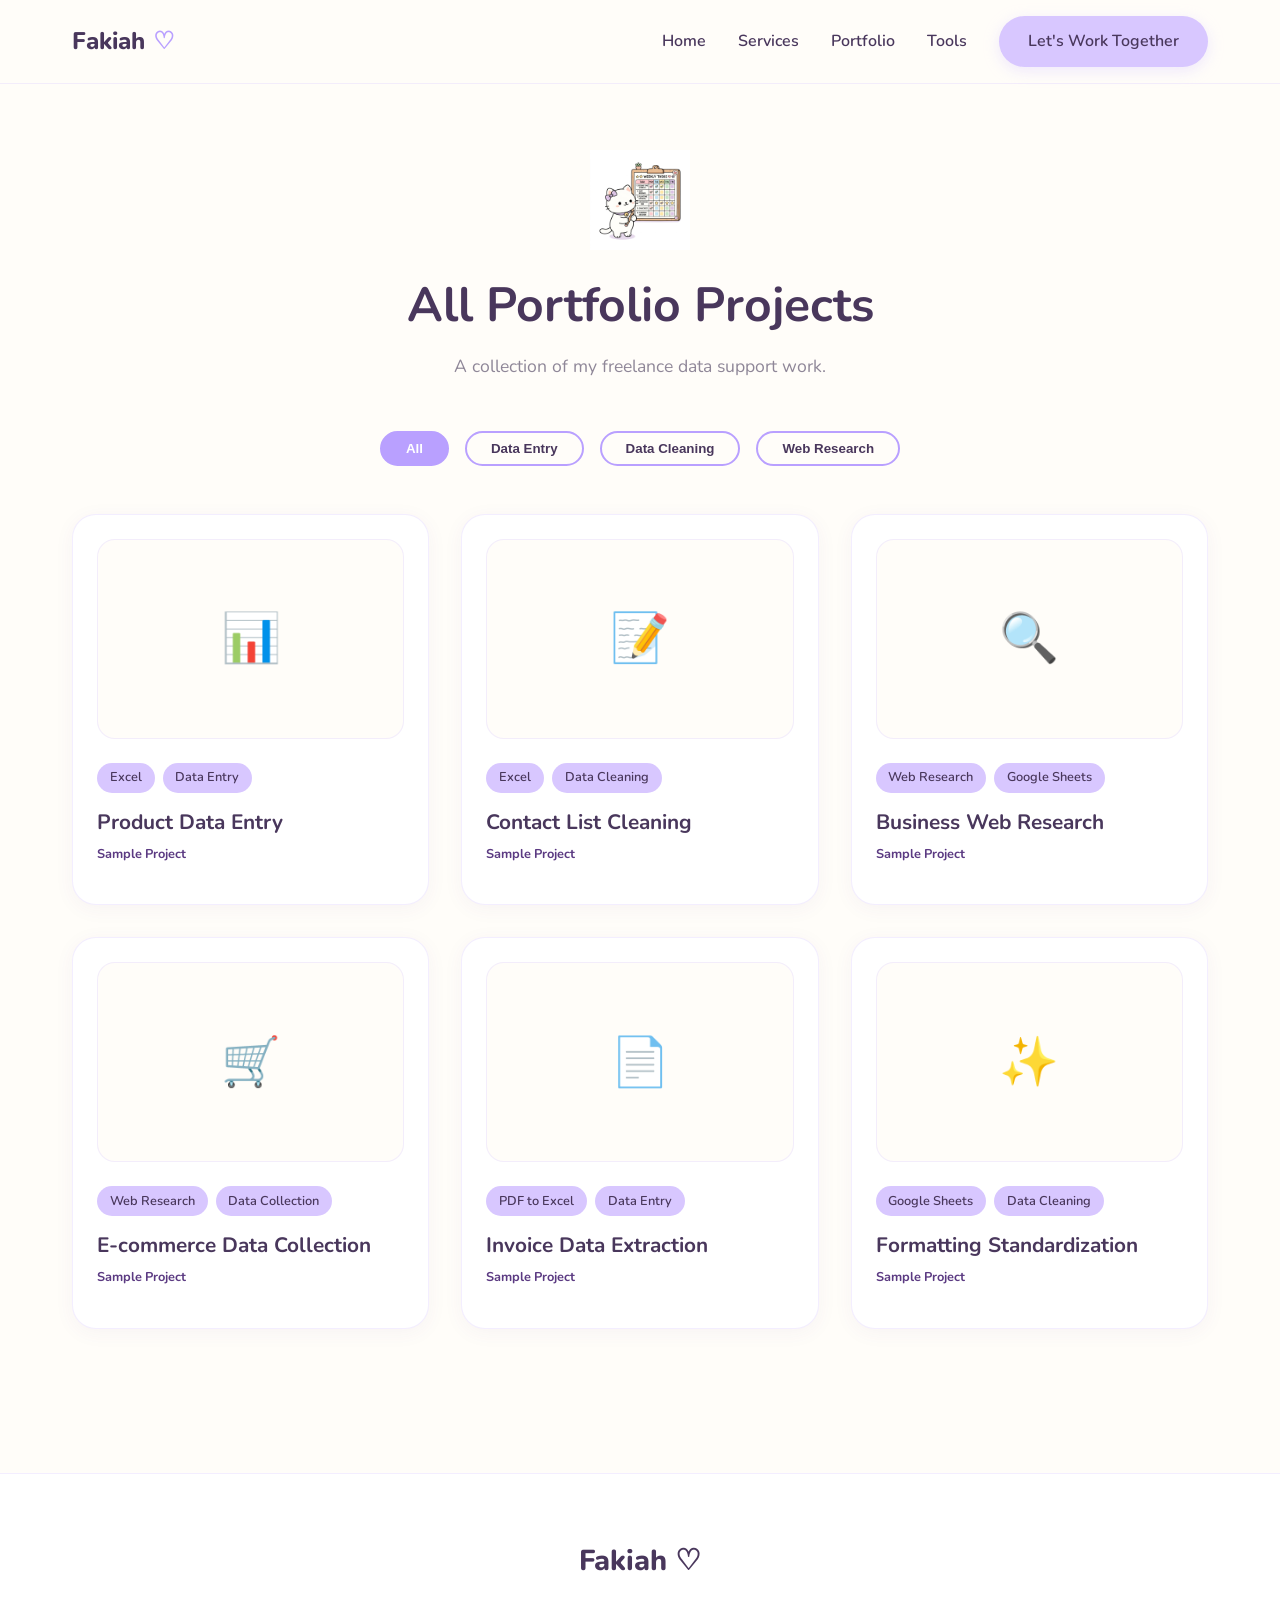
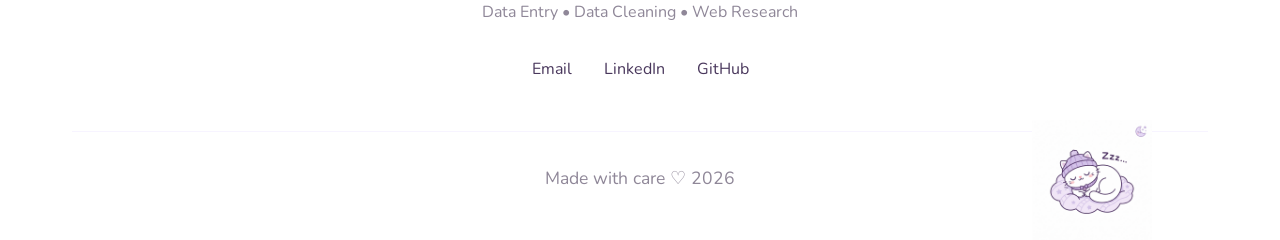
==== portfolio.html @ 1df80737 "First commit" ====
<!DOCTYPE html>
<html lang="en">
<head>
    <meta charset="UTF-8">
    <meta name="viewport" content="width=device-width, initial-scale=1.0">
    <title>Portfolio | Fakiah - Data Support Assistant</title>
    
    <link href="https://fonts.googleapis.com/css2?family=Nunito:wght@400;600;700;800&display=swap" rel="stylesheet">
    
    <link rel="stylesheet" href="assets/css/style.css">
    <link rel="stylesheet" href="assets/css/responsive.css">
    <link rel="stylesheet" href="assets/css/animations.css">
    
    <style>
        .filter-container {
            display: flex;
            justify-content: center;
            gap: 1rem;
            margin-bottom: 3rem;
            flex-wrap: wrap;
        }
        
        .filter-btn {
            background: none;
            border: 2px solid var(--color-primary-soft);
            color: var(--color-text-purple);
            padding: 0.5rem 1.5rem;
            border-radius: var(--border-radius-pill);
            cursor: pointer;
            font-weight: 600;
            transition: all 0.3s ease;
        }
        
        .filter-btn:hover, .filter-btn.active {
            background-color: var(--color-primary-soft);
            color: var(--color-bg-pure);
        }
    </style>
</head>
<body>

    <!-- Navigation -->
    <nav class="navbar">
        <div class="container">
            <a href="index.html" class="logo">Fakiah <span>♡</span></a>
            
            <button class="hamburger" aria-label="Toggle Menu">
                ☰
            </button>
            
            <div class="nav-links">
                <a href="index.html#home">Home</a>
                <a href="index.html#services">Services</a>
                <a href="portfolio.html" class="active">Portfolio</a>
                <a href="index.html#tools">Tools</a>
                <a href="index.html#contact" class="btn btn-primary">Let's Work Together</a>
            </div>
        </div>
    </nav>

    <!-- Header -->
    <header style="padding-top: 150px; padding-bottom: 50px; text-align: center;">
        <div class="container">
            <img src="assets/images/cats/verification_cat.jpg" alt="Portfolio Cat" style="width: 100px; margin: 0 auto 1.5rem;" class="float-anim">
            <h1>All Portfolio Projects</h1>
            <p class="section-subtitle">A collection of my freelance data support work.</p>
        </div>
    </header>

    <!-- Portfolio Grid -->
    <section class="section-padding" style="padding-top: 0;">
        <div class="container">
            
            <div class="filter-container">
                <button class="filter-btn active" data-filter="all">All</button>
                <button class="filter-btn" data-filter="data-entry">Data Entry</button>
                <button class="filter-btn" data-filter="data-cleaning">Data Cleaning</button>
                <button class="filter-btn" data-filter="web-research">Web Research</button>
            </div>
            
            <div class="portfolio-grid" style="grid-template-columns: repeat(3, 1fr);">
                
                <!-- Project 1 -->
                <div class="card portfolio-card" data-category="data-entry">
                    <div class="portfolio-image" style="background-color: var(--color-bg-main); height: 200px; display: flex; align-items: center; justify-content: center;">
                        <span style="font-size: 3rem;">📊</span>
                    </div>
                    <div class="portfolio-labels">
                        <span class="label">Excel</span>
                        <span class="label">Data Entry</span>
                    </div>
                    <h3>Product Data Entry</h3>
                    <p style="font-size: 0.8rem; font-weight: bold; color: var(--color-primary-dark);">Sample Project</p>
                </div>
                
                <!-- Project 2 -->
                <div class="card portfolio-card" data-category="data-cleaning">
                    <div class="portfolio-image" style="background-color: var(--color-bg-main); height: 200px; display: flex; align-items: center; justify-content: center;">
                        <span style="font-size: 3rem;">📝</span>
                    </div>
                    <div class="portfolio-labels">
                        <span class="label">Excel</span>
                        <span class="label">Data Cleaning</span>
                    </div>
                    <h3>Contact List Cleaning</h3>
                    <p style="font-size: 0.8rem; font-weight: bold; color: var(--color-primary-dark);">Sample Project</p>
                </div>
                
                <!-- Project 3 -->
                <div class="card portfolio-card" data-category="web-research">
                    <div class="portfolio-image" style="background-color: var(--color-bg-main); height: 200px; display: flex; align-items: center; justify-content: center;">
                        <span style="font-size: 3rem;">🔍</span>
                    </div>
                    <div class="portfolio-labels">
                        <span class="label">Web Research</span>
                        <span class="label">Google Sheets</span>
                    </div>
                    <h3>Business Web Research</h3>
                    <p style="font-size: 0.8rem; font-weight: bold; color: var(--color-primary-dark);">Sample Project</p>
                </div>
                
                <!-- Project 4 -->
                <div class="card portfolio-card" data-category="web-research">
                    <div class="portfolio-image" style="background-color: var(--color-bg-main); height: 200px; display: flex; align-items: center; justify-content: center;">
                        <span style="font-size: 3rem;">🛒</span>
                    </div>
                    <div class="portfolio-labels">
                        <span class="label">Web Research</span>
                        <span class="label">Data Collection</span>
                    </div>
                    <h3>E-commerce Data Collection</h3>
                    <p style="font-size: 0.8rem; font-weight: bold; color: var(--color-primary-dark);">Sample Project</p>
                </div>
                
                <!-- Project 5 -->
                <div class="card portfolio-card" data-category="data-entry">
                    <div class="portfolio-image" style="background-color: var(--color-bg-main); height: 200px; display: flex; align-items: center; justify-content: center;">
                        <span style="font-size: 3rem;">📄</span>
                    </div>
                    <div class="portfolio-labels">
                        <span class="label">PDF to Excel</span>
                        <span class="label">Data Entry</span>
                    </div>
                    <h3>Invoice Data Extraction</h3>
                    <p style="font-size: 0.8rem; font-weight: bold; color: var(--color-primary-dark);">Sample Project</p>
                </div>
                
                <!-- Project 6 -->
                <div class="card portfolio-card" data-category="data-cleaning">
                    <div class="portfolio-image" style="background-color: var(--color-bg-main); height: 200px; display: flex; align-items: center; justify-content: center;">
                        <span style="font-size: 3rem;">✨</span>
                    </div>
                    <div class="portfolio-labels">
                        <span class="label">Google Sheets</span>
                        <span class="label">Data Cleaning</span>
                    </div>
                    <h3>Formatting Standardization</h3>
                    <p style="font-size: 0.8rem; font-weight: bold; color: var(--color-primary-dark);">Sample Project</p>
                </div>

            </div>
        </div>
    </section>

    <!-- Footer -->
    <footer class="footer">
        <div class="container">
            <div class="footer-logo">Fakiah <span>♡</span></div>
            <p class="footer-services">Data Entry • Data Cleaning • Web Research</p>
            <div class="footer-links">
                <a href="mailto:hello@fakiah.com">Email</a>
                <a href="#">LinkedIn</a>
                <a href="#">GitHub</a>
            </div>
            <div class="footer-bottom">
                <p>Made with care ♡ <span id="current-year"></span></p>
            </div>
        </div>
        <img src="assets/images/cats/sleeping_cat.jpg" alt="Sleeping Cat" class="sleeping-cat">
    </footer>

    <!-- Scripts -->
    <script src="assets/js/portfolio.js"></script>
    <script src="assets/js/navigation.js"></script>
    <script>
        document.getElementById('current-year').textContent = new Date().getFullYear();
    </script>
</body>
</html>
---- assets/css/style.css ----
/* 
  style.css - Main stylesheet for Fakiah's Portfolio 
  Theme: Cute minimalist, pastel purple and white, kawaii aesthetic
*/

/* ==========================================================================
   CSS Variables (Design Tokens)
   ========================================================================== */
:root {
  /* Colors */
  --color-primary: #D8C7FF;      /* Pastel Lavender */
  --color-primary-soft: #B9A0FF; /* Soft Purple */
  --color-primary-dark: #5B3A82; /* Deep Purple */
  
  --color-bg-main: #FFFDF9;      /* Warm White */
  --color-bg-pure: #FFFFFF;      /* White */
  
  --color-text-main: #302C35;    /* Dark Charcoal */
  --color-text-purple: #49375C;  /* Dark Purple */
  --color-text-soft: #8F8798;    /* Soft Grey */
  
  --color-accent-pink: #F6D6E5;  /* Very Light Pink */
  --color-accent-green: #C9E4D2; /* Soft Sage Green */
  --color-accent-gold: #E8D49A;  /* Soft Gold */
  
  /* Typography */
  --font-main: 'Nunito', 'Quicksand', 'Inter', sans-serif;
  
  /* Shadows & Borders */
  --shadow-subtle: 0 4px 20px rgba(91, 58, 130, 0.05);
  --shadow-hover: 0 8px 30px rgba(91, 58, 130, 0.1);
  --border-radius-sm: 12px;
  --border-radius-md: 18px;
  --border-radius-lg: 24px;
  --border-radius-pill: 50px;
  --border-thin: 1px solid var(--color-primary);
  
  /* Layout */
  --max-width: 1200px;
  --spacing-sm: 1rem;
  --spacing-md: 2rem;
  --spacing-lg: 4rem;
  --spacing-xl: 6rem;
}

/* ==========================================================================
   Reset & Base Styles
   ========================================================================== */
* {
  margin: 0;
  padding: 0;
  box-sizing: border-box;
}

html {
  scroll-behavior: smooth;
}

body {
  font-family: var(--font-main);
  background-color: var(--color-bg-main);
  color: var(--color-text-main);
  line-height: 1.6;
  -webkit-font-smoothing: antialiased;
  overflow-x: hidden;
}

h1, h2, h3, h4, h5, h6 {
  color: var(--color-text-purple);
  font-weight: 700;
  line-height: 1.3;
}

h1 {
  font-size: 3rem;
  margin-bottom: 1rem;
}

h2 {
  font-size: 2.2rem;
  margin-bottom: 1.5rem;
  text-align: center;
}

p {
  color: var(--color-text-soft);
  margin-bottom: 1rem;
  font-size: 1.1rem;
}

a {
  text-decoration: none;
  color: var(--color-text-purple);
  transition: all 0.3s ease;
}

ul {
  list-style: none;
}

img {
  max-width: 100%;
  height: auto;
  display: block;
}

.container {
  max-width: var(--max-width);
  margin: 0 auto;
  padding: 0 2rem;
}

.section-padding {
  padding: var(--spacing-xl) 0;
}

.text-center {
  text-align: center;
}

/* Section Headers */
.section-header {
  text-align: center;
  margin-bottom: var(--spacing-lg);
}

.section-subtitle {
  color: var(--color-text-soft);
  font-size: 1.1rem;
  max-width: 600px;
  margin: 0 auto;
}

/* ==========================================================================
   Buttons
   ========================================================================== */
.btn {
  display: inline-flex;
  align-items: center;
  justify-content: center;
  padding: 0.8rem 1.8rem;
  border-radius: var(--border-radius-pill);
  font-weight: 600;
  font-size: 1rem;
  cursor: pointer;
  transition: all 0.3s ease;
  border: none;
  gap: 0.5rem;
}

.btn-primary {
  background-color: var(--color-primary);
  color: var(--color-text-purple);
  box-shadow: 0 4px 15px rgba(216, 199, 255, 0.4);
}

.btn-primary:hover {
  background-color: var(--color-primary-soft);
  transform: translateY(-2px);
  box-shadow: 0 6px 20px rgba(185, 160, 255, 0.5);
  color: var(--color-bg-pure);
}

.btn-secondary {
  background-color: var(--color-bg-pure);
  color: var(--color-text-purple);
  border: var(--border-thin);
}

.btn-secondary:hover {
  background-color: var(--color-primary);
  transform: translateY(-2px);
}

/* ==========================================================================
   Navigation
   ========================================================================== */
.navbar {
  position: fixed;
  top: 0;
  left: 0;
  width: 100%;
  background-color: rgba(255, 253, 249, 0.95);
  backdrop-filter: blur(10px);
  z-index: 1000;
  padding: 1rem 0;
  border-bottom: 1px solid rgba(216, 199, 255, 0.3);
  transition: padding 0.3s ease;
}

.navbar .container {
  display: flex;
  justify-content: space-between;
  align-items: center;
}

.logo {
  font-size: 1.5rem;
  font-weight: 800;
  color: var(--color-text-purple);
  display: flex;
  align-items: center;
  gap: 0.5rem;
}

.logo span {
  color: var(--color-primary-soft);
}

.nav-links {
  display: flex;
  gap: 2rem;
  align-items: center;
}

.nav-links a {
  font-weight: 600;
  font-size: 1rem;
  position: relative;
}

.nav-links a::after {
  content: '';
  position: absolute;
  bottom: -4px;
  left: 0;
  width: 0;
  height: 2px;
  background-color: var(--color-primary-soft);
  transition: width 0.3s ease;
}

.nav-links a:hover::after,
.nav-links a.active::after {
  width: 100%;
}

.hamburger {
  display: none;
  cursor: pointer;
  background: none;
  border: none;
  font-size: 1.5rem;
  color: var(--color-text-purple);
}

/* ==========================================================================
   Hero Section
   ========================================================================== */
.hero {
  padding-top: 120px;
  min-height: 90vh;
  display: flex;
  align-items: center;
  position: relative;
  overflow: hidden;
}

.hero-content {
  display: grid;
  grid-template-columns: 1fr 1fr;
  gap: 4rem;
  align-items: center;
}

.hero-text h1 {
  font-size: 3.5rem;
  margin-bottom: 1rem;
}

.hero-text .subtitle {
  font-size: 1.5rem;
  color: var(--color-primary-dark);
  font-weight: 600;
  margin-bottom: 1.5rem;
}

.hero-text .desc {
  font-size: 1.2rem;
  margin-bottom: 2rem;
  max-width: 500px;
}

.hero-buttons {
  display: flex;
  gap: 1rem;
  margin-bottom: 2.5rem;
}

.trust-indicators {
  display: flex;
  gap: 1.5rem;
}

.trust-item {
  display: flex;
  align-items: center;
  gap: 0.5rem;
  font-size: 0.95rem;
  color: var(--color-text-purple);
  font-weight: 600;
}

.trust-item svg {
  color: var(--color-accent-green);
}

.hero-image {
  position: relative;
  display: flex;
  justify-content: center;
  align-items: center;
}

.hero-image img {
  max-width: 90%;
  border-radius: var(--border-radius-lg);
  z-index: 2;
}

.floating-decoration {
  position: absolute;
  z-index: 1;
  opacity: 0.6;
}

/* ==========================================================================
   Cards Common Styles
   ========================================================================== */
.card {
  background-color: var(--color-bg-pure);
  border-radius: var(--border-radius-lg);
  padding: 2.5rem;
  box-shadow: var(--shadow-subtle);
  border: 1px solid rgba(216, 199, 255, 0.3);
  transition: all 0.3s ease;
  height: 100%;
}

.card:hover {
  transform: translateY(-5px);
  box-shadow: var(--shadow-hover);
  border-color: var(--color-primary);
}

/* ==========================================================================
   Services Section
   ========================================================================== */
.services-grid {
  display: grid;
  grid-template-columns: repeat(3, 1fr);
  gap: 2rem;
}

.service-card {
  text-align: center;
}

.service-icon {
  width: 120px;
  height: 120px;
  margin: 0 auto 1.5rem;
  background-color: var(--color-bg-main);
  border-radius: var(--border-radius-pill);
  display: flex;
  align-items: center;
  justify-content: center;
  padding: 1rem;
}

.service-icon img {
  width: 100%;
  height: 100%;
  object-fit: contain;
}

.service-card h3 {
  margin-bottom: 1rem;
  font-size: 1.5rem;
}

.service-features {
  text-align: left;
  margin-top: 1.5rem;
}

.service-features li {
  position: relative;
  padding-left: 1.5rem;
  margin-bottom: 0.5rem;
  font-size: 0.95rem;
  color: var(--color-text-main);
}

.service-features li::before {
  content: '✓';
  position: absolute;
  left: 0;
  color: var(--color-primary-soft);
  font-weight: bold;
}

.service-cta {
  margin-top: 4rem;
  text-align: center;
  padding: 2rem;
  background-color: var(--color-accent-pink);
  border-radius: var(--border-radius-lg);
}

.service-cta p {
  color: var(--color-text-purple);
  font-weight: 600;
  margin-bottom: 1rem;
}

/* ==========================================================================
   Portfolio Section
   ========================================================================== */
.portfolio-grid {
  display: grid;
  grid-template-columns: repeat(2, 1fr);
  gap: 2rem;
  margin-bottom: 3rem;
}

.portfolio-card {
  padding: 1.5rem;
}

.portfolio-image {
  border-radius: var(--border-radius-md);
  overflow: hidden;
  margin-bottom: 1.5rem;
  border: 1px solid rgba(216, 199, 255, 0.3);
  position: relative;
}

.portfolio-image img {
  width: 100%;
  height: auto;
  transition: transform 0.5s ease;
}

.portfolio-card:hover .portfolio-image img {
  transform: scale(1.03);
}

.portfolio-labels {
  display: flex;
  gap: 0.5rem;
  margin-bottom: 1rem;
  flex-wrap: wrap;
}

.label {
  font-size: 0.8rem;
  padding: 0.3rem 0.8rem;
  background-color: var(--color-primary);
  color: var(--color-text-purple);
  border-radius: var(--border-radius-pill);
  font-weight: 600;
}

.portfolio-card h3 {
  font-size: 1.3rem;
  margin-bottom: 0.5rem;
}

/* ==========================================================================
   Before & After Section
   ========================================================================== */
.before-after-container {
  display: grid;
  grid-template-columns: 1fr auto 1fr;
  gap: 2rem;
  align-items: center;
  background-color: var(--color-bg-pure);
  padding: 3rem;
  border-radius: var(--border-radius-lg);
  box-shadow: var(--shadow-subtle);
  border: 1px solid rgba(216, 199, 255, 0.3);
  position: relative;
}

.data-box {
  background-color: var(--color-bg-main);
  padding: 1.5rem;
  border-radius: var(--border-radius-md);
  border: 1px dashed var(--color-primary-soft);
}

.data-box h4 {
  margin-bottom: 1rem;
  text-align: center;
}

.before-after-arrow {
  font-size: 2rem;
  color: var(--color-primary-soft);
}

.happy-cat-absolute {
  position: absolute;
  bottom: -20px;
  right: -20px;
  width: 100px;
}

/* ==========================================================================
   Tools Section
   ========================================================================== */
.tools-grid {
  display: grid;
  grid-template-columns: repeat(4, 1fr);
  gap: 1.5rem;
}

.tool-card {
  display: flex;
  align-items: center;
  gap: 1rem;
  padding: 1.2rem;
}

.tool-icon {
  width: 40px;
  height: 40px;
  background-color: var(--color-primary);
  border-radius: var(--border-radius-sm);
  display: flex;
  align-items: center;
  justify-content: center;
  color: var(--color-text-purple);
  font-weight: bold;
}

.tool-info h4 {
  font-size: 1rem;
  margin-bottom: 0.2rem;
}

.tool-info p {
  font-size: 0.8rem;
  margin: 0;
}

/* ==========================================================================
   Work Process Timeline
   ========================================================================== */
.process-timeline {
  display: flex;
  justify-content: space-between;
  position: relative;
  margin-top: 3rem;
}

.process-timeline::before {
  content: '';
  position: absolute;
  top: 40px;
  left: 0;
  width: 100%;
  height: 2px;
  background-color: rgba(216, 199, 255, 0.5);
  z-index: 1;
}

.process-step {
  position: relative;
  z-index: 2;
  text-align: center;
  width: 18%;
}

.step-number {
  width: 40px;
  height: 40px;
  background-color: var(--color-bg-pure);
  border: 2px solid var(--color-primary-soft);
  border-radius: 50%;
  display: flex;
  align-items: center;
  justify-content: center;
  margin: 0 auto 1rem;
  font-weight: bold;
  color: var(--color-text-purple);
}

.process-step h4 {
  font-size: 1.1rem;
  margin-bottom: 0.5rem;
}

.process-step p {
  font-size: 0.9rem;
}

/* ==========================================================================
   Contact Section
   ========================================================================== */
.contact-container {
  display: grid;
  grid-template-columns: 1fr 1fr;
  gap: 4rem;
  background-color: var(--color-bg-pure);
  border-radius: var(--border-radius-lg);
  padding: 4rem;
  box-shadow: var(--shadow-subtle);
}

.contact-info {
  display: flex;
  flex-direction: column;
  gap: 2rem;
}

.contact-item {
  display: flex;
  align-items: center;
  gap: 1rem;
}

.contact-icon {
  width: 50px;
  height: 50px;
  background-color: var(--color-primary);
  border-radius: 50%;
  display: flex;
  align-items: center;
  justify-content: center;
  color: var(--color-text-purple);
  font-size: 1.2rem;
}

.contact-form {
  display: flex;
  flex-direction: column;
  gap: 1.5rem;
}

.form-group {
  display: flex;
  flex-direction: column;
  gap: 0.5rem;
}

.form-group label {
  font-weight: 600;
  color: var(--color-text-purple);
}

.form-control {
  padding: 1rem;
  border: 1px solid rgba(216, 199, 255, 0.5);
  border-radius: var(--border-radius-sm);
  background-color: var(--color-bg-main);
  font-family: inherit;
  transition: border-color 0.3s ease;
}

.form-control:focus {
  outline: none;
  border-color: var(--color-primary-soft);
  background-color: var(--color-bg-pure);
}

textarea.form-control {
  resize: vertical;
  min-height: 120px;
}

/* ==========================================================================
   Footer
   ========================================================================== */
.footer {
  background-color: var(--color-bg-pure);
  padding: 4rem 0 2rem;
  text-align: center;
  border-top: 1px solid rgba(216, 199, 255, 0.3);
  position: relative;
}

.footer-logo {
  font-size: 1.8rem;
  font-weight: 800;
  color: var(--color-text-purple);
  margin-bottom: 1rem;
}

.footer-services {
  color: var(--color-text-soft);
  margin-bottom: 2rem;
  font-size: 1rem;
}

.footer-links {
  display: flex;
  justify-content: center;
  gap: 2rem;
  margin-bottom: 3rem;
}

.footer-bottom {
  border-top: 1px solid rgba(216, 199, 255, 0.2);
  padding-top: 2rem;
  color: var(--color-text-soft);
  font-size: 0.9rem;
}

.sleeping-cat {
  position: absolute;
  bottom: 0;
  right: 10%;
  width: 120px;
}
---- assets/css/responsive.css ----
/* 
  responsive.css - Media queries for Fakiah's Portfolio 
*/

/* Tablets (1024px and down) */
@media (max-width: 1024px) {
  :root {
    --spacing-xl: 4rem;
    --spacing-lg: 3rem;
  }
  
  .hero-text h1 {
    font-size: 2.8rem;
  }
  
  .services-grid {
    grid-template-columns: repeat(2, 1fr);
  }
  
  .tools-grid {
    grid-template-columns: repeat(3, 1fr);
  }
}

/* Large Phones & Tablets (768px and down) */
@media (max-width: 768px) {
  /* Navigation */
  .hamburger {
    display: block;
  }
  
  .nav-links {
    position: fixed;
    top: 70px;
    left: -100%;
    width: 100%;
    height: calc(100vh - 70px);
    background-color: rgba(255, 253, 249, 0.98);
    backdrop-filter: blur(10px);
    flex-direction: column;
    justify-content: center;
    align-items: center;
    gap: 2rem;
    transition: left 0.3s ease;
  }
  
  .nav-links.active {
    left: 0;
  }
  
  .nav-links .btn {
    margin-top: 1rem;
  }
  
  /* Hero */
  .hero-content {
    grid-template-columns: 1fr;
    text-align: center;
    gap: 2rem;
  }
  
  .hero-text .desc {
    margin: 0 auto 2rem;
  }
  
  .hero-buttons {
    justify-content: center;
  }
  
  .trust-indicators {
    justify-content: center;
    flex-wrap: wrap;
  }
  
  /* Portfolio */
  .portfolio-grid {
    grid-template-columns: 1fr;
  }
  
  /* Before / After */
  .before-after-container {
    grid-template-columns: 1fr;
    text-align: center;
  }
  
  .before-after-arrow {
    transform: rotate(90deg);
  }
  
  /* Tools */
  .tools-grid {
    grid-template-columns: repeat(2, 1fr);
  }
  
  /* Process Timeline */
  .process-timeline {
    flex-direction: column;
    gap: 2rem;
    align-items: center;
  }
  
  .process-timeline::before {
    top: 0;
    left: 50%;
    width: 2px;
    height: 100%;
    transform: translateX(-50%);
  }
  
  .process-step {
    width: 100%;
    max-width: 300px;
  }
  
  /* Contact */
  .contact-container {
    grid-template-columns: 1fr;
    padding: 2rem;
  }
}

/* Small Phones (480px and down) */
@media (max-width: 480px) {
  .hero-text h1 {
    font-size: 2.2rem;
  }
  
  .services-grid {
    grid-template-columns: 1fr;
  }
  
  .tools-grid {
    grid-template-columns: 1fr;
  }
  
  .hero-buttons {
    flex-direction: column;
    width: 100%;
  }
  
  .hero-buttons .btn {
    width: 100%;
  }
  
  .sleeping-cat {
    display: none;
  }
}
---- assets/css/animations.css ----
/* 
  animations.css - Animations for Fakiah's Portfolio 
*/

/* Fade In Up */
@keyframes fadeInUp {
  from {
    opacity: 0;
    transform: translateY(30px);
  }
  to {
    opacity: 1;
    transform: translateY(0);
  }
}

.animate-fade-up {
  opacity: 0;
  animation: fadeInUp 0.8s ease forwards;
}

.delay-100 { animation-delay: 0.1s; }
.delay-200 { animation-delay: 0.2s; }
.delay-300 { animation-delay: 0.3s; }
.delay-400 { animation-delay: 0.4s; }

/* Floating Animation */
@keyframes float {
  0% {
    transform: translateY(0px);
  }
  50% {
    transform: translateY(-10px);
  }
  100% {
    transform: translateY(0px);
  }
}

.float-anim {
  animation: float 4s ease-in-out infinite;
}

/* Pulse Glow */
@keyframes pulseGlow {
  0% {
    box-shadow: 0 0 0 0 rgba(216, 199, 255, 0.4);
  }
  70% {
    box-shadow: 0 0 0 10px rgba(216, 199, 255, 0);
  }
  100% {
    box-shadow: 0 0 0 0 rgba(216, 199, 255, 0);
  }
}

.pulse-anim {
  animation: pulseGlow 2s infinite;
}

/* Scroll Reveal Classes (controlled by JS) */
.reveal {
  opacity: 0;
  transform: translateY(40px);
  transition: all 0.8s ease;
}

.reveal.active {
  opacity: 1;
  transform: translateY(0);
}
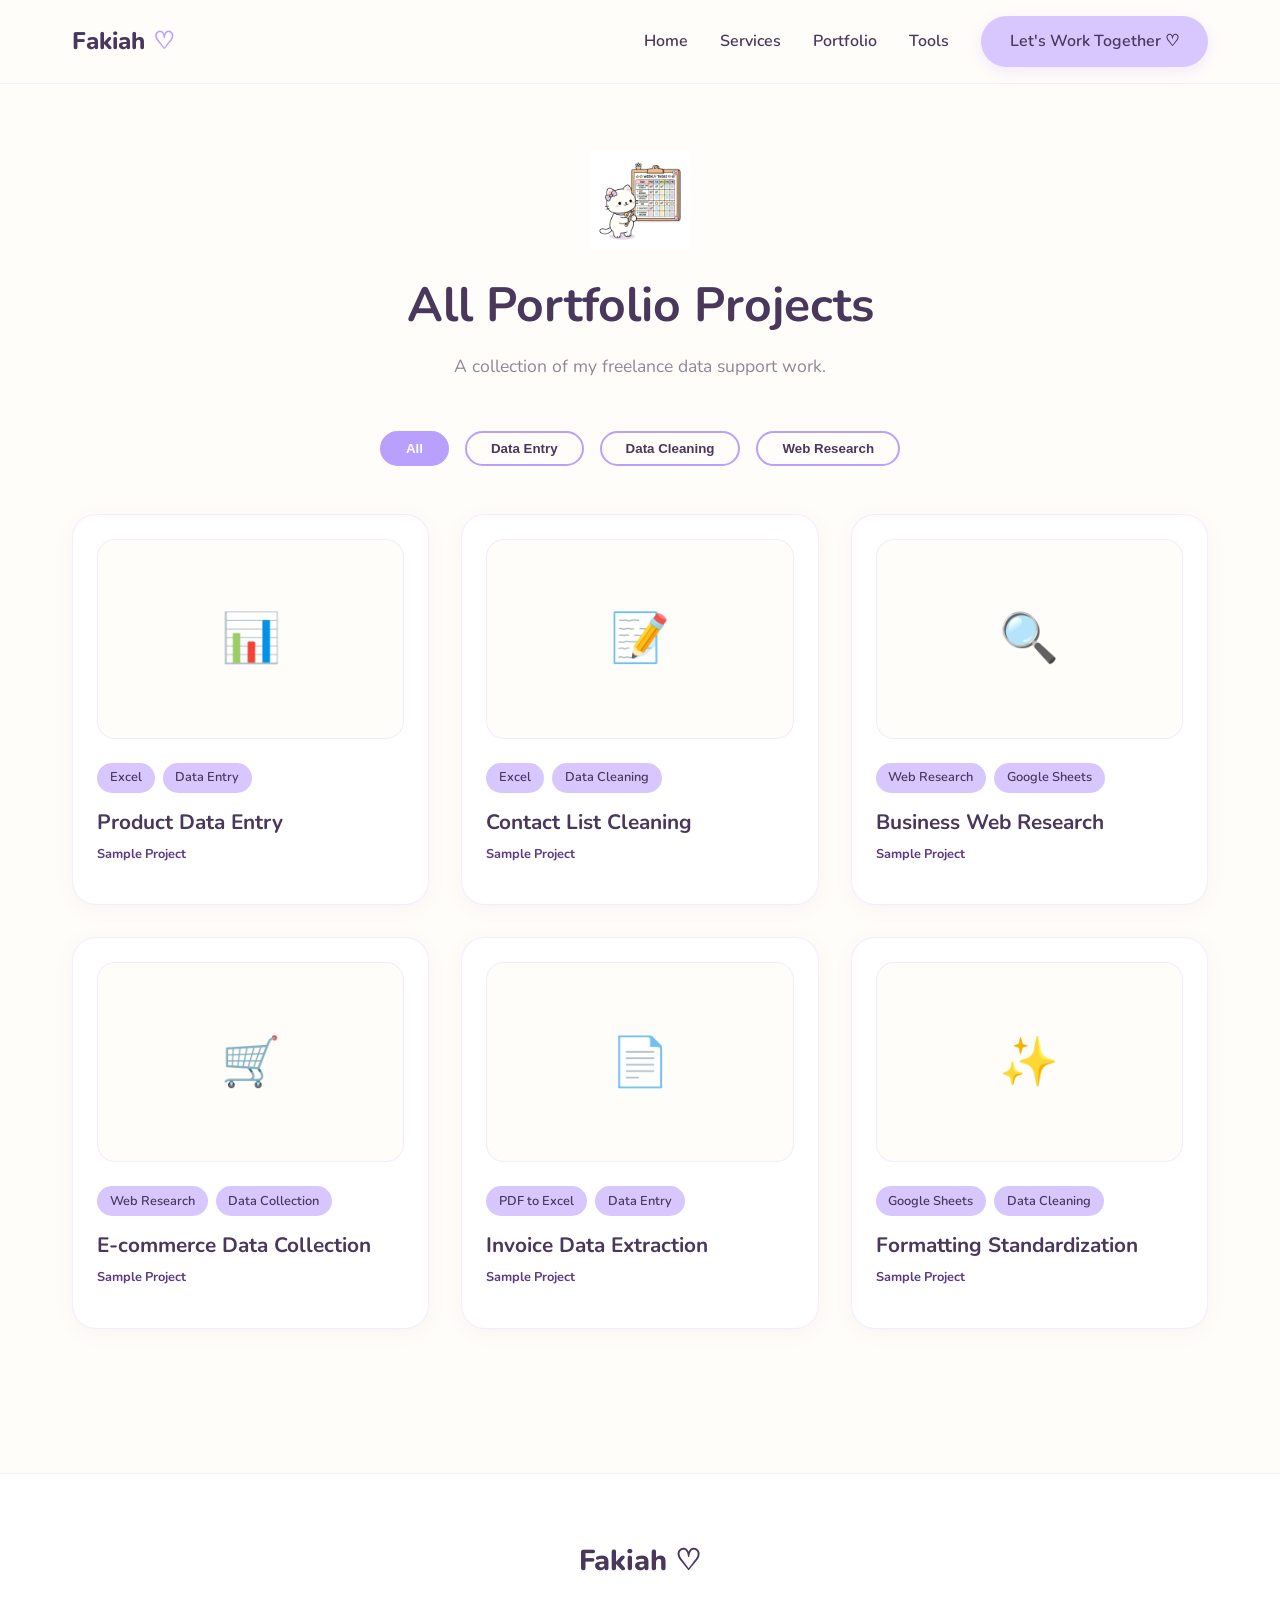
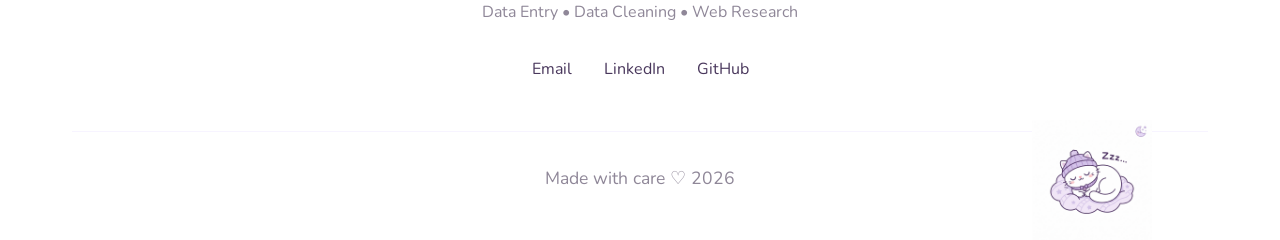
==== commit 0bd46a86: "build customer form" ====
--- a/portfolio.html
+++ b/portfolio.html
@@ -53,7 +53,7 @@
                 <a href="index.html#services">Services</a>
                 <a href="portfolio.html" class="active">Portfolio</a>
                 <a href="index.html#tools">Tools</a>
-                <a href="index.html#contact" class="btn btn-primary">Let's Work Together</a>
+                <a href="../fakiah-customer-form/" class="btn btn-primary">Let's Work Together ♡</a>
             </div>
         </div>
     </nav>
--- a/assets/css/style.css
+++ b/assets/css/style.css
@@ -600,18 +600,19 @@
    Contact Section
    ========================================================================== */
 .contact-container {
-  display: grid;
-  grid-template-columns: 1fr 1fr;
-  gap: 4rem;
+  max-width: 600px;
+  margin: 0 auto;
   background-color: var(--color-bg-pure);
   border-radius: var(--border-radius-lg);
   padding: 4rem;
   box-shadow: var(--shadow-subtle);
+  text-align: center;
 }
 
 .contact-info {
   display: flex;
   flex-direction: column;
+  align-items: center;
   gap: 2rem;
 }
 
